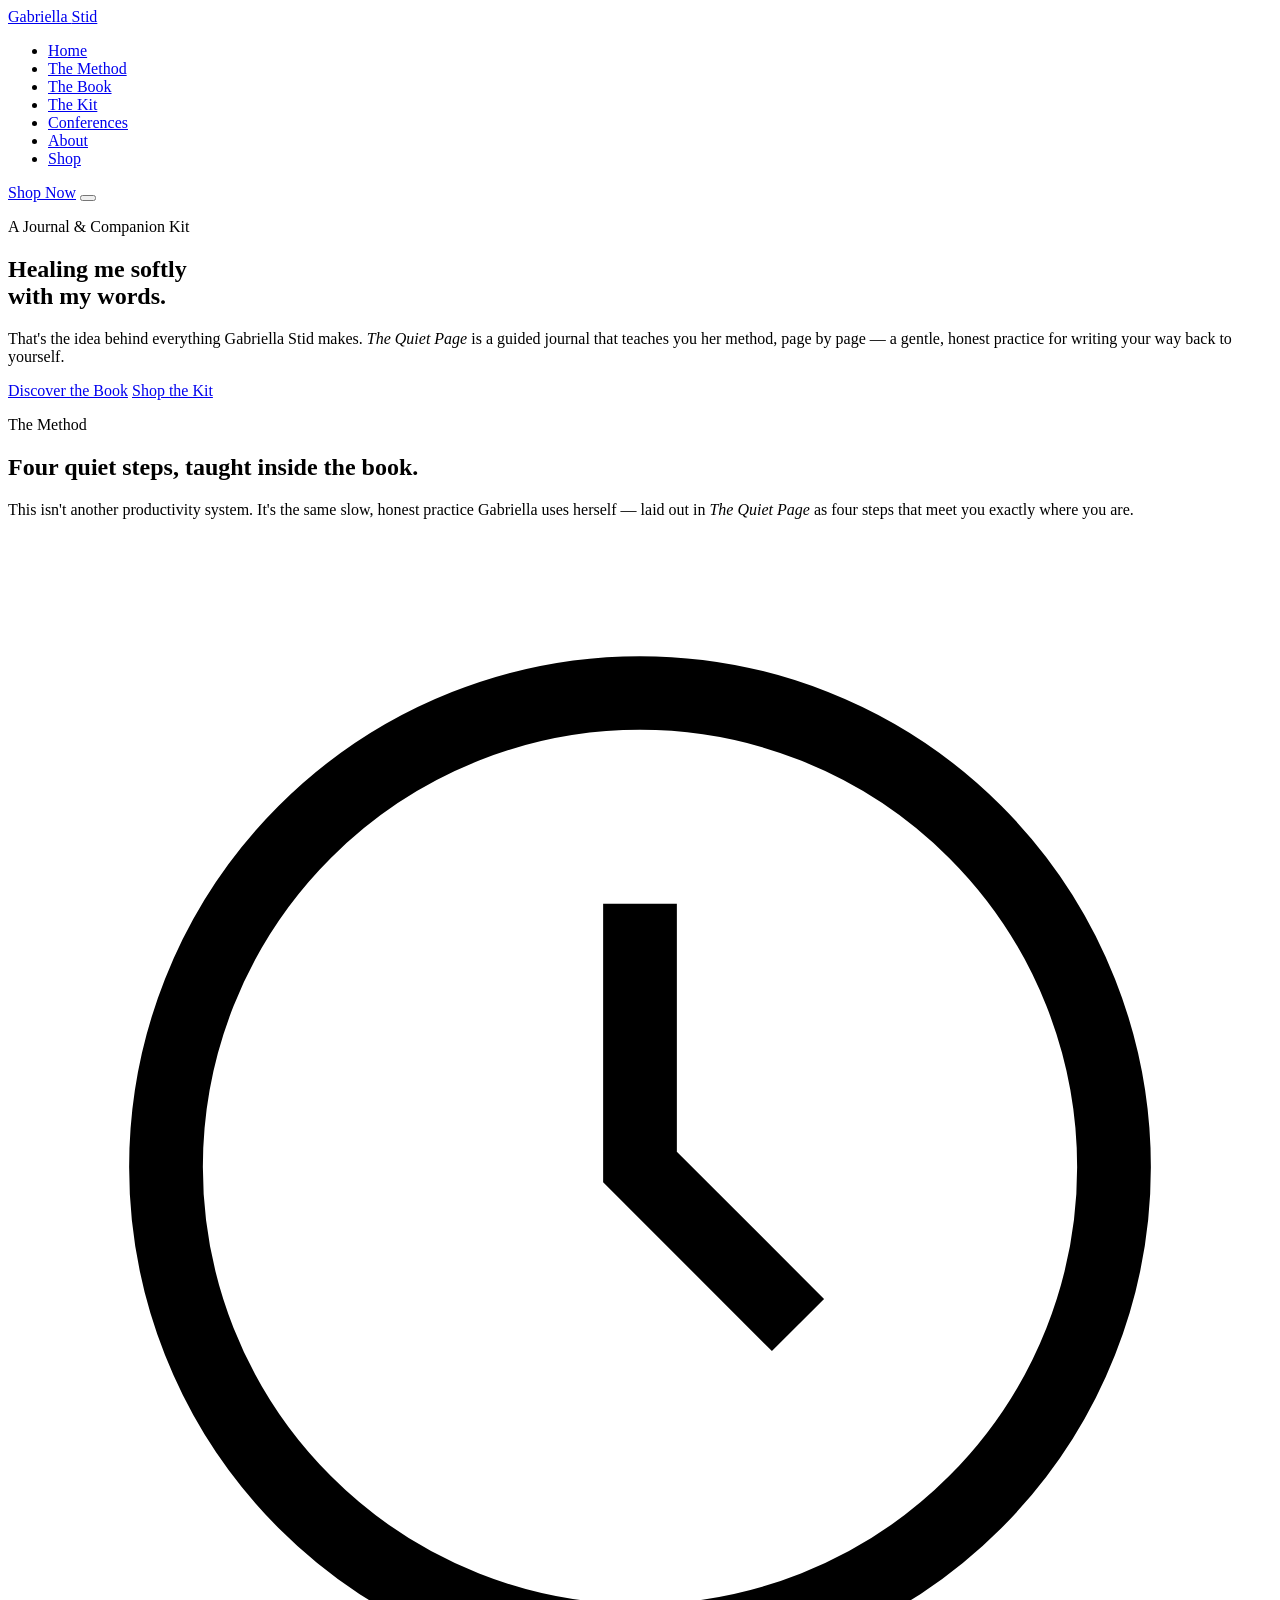
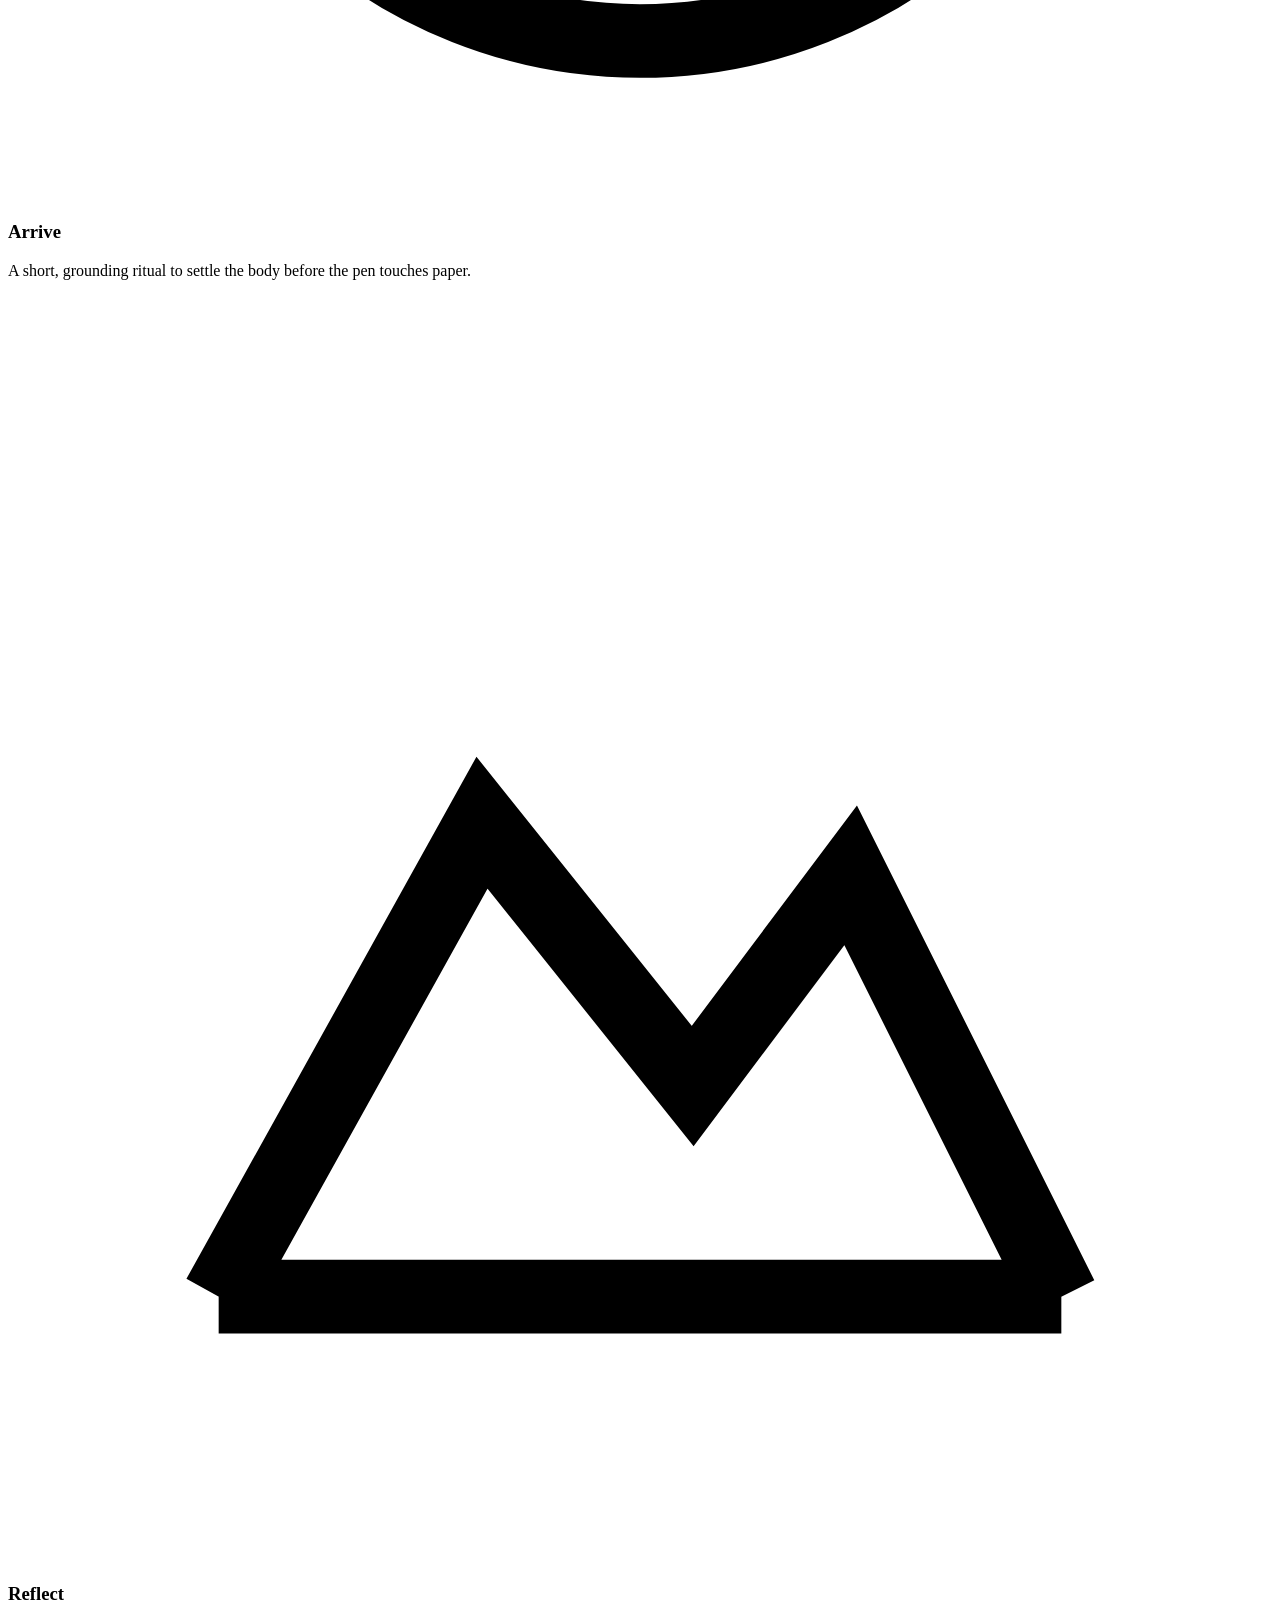
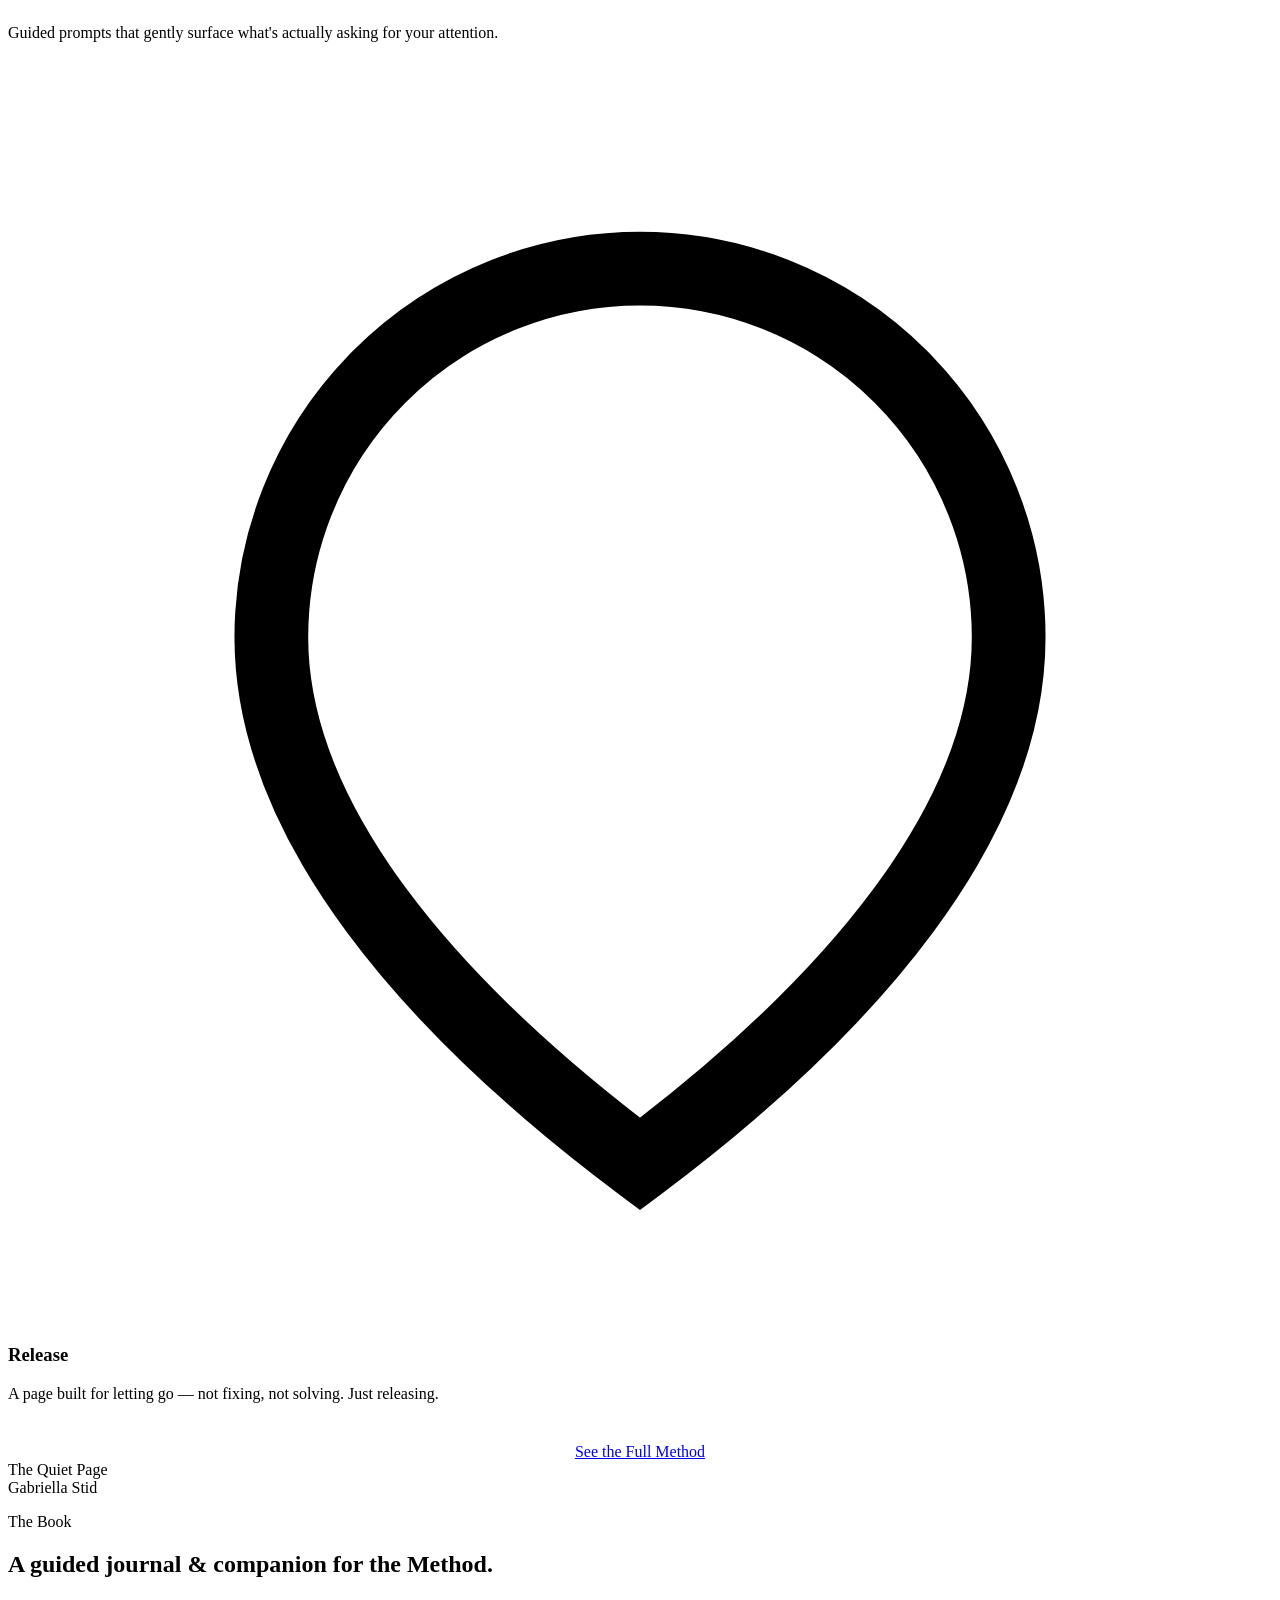
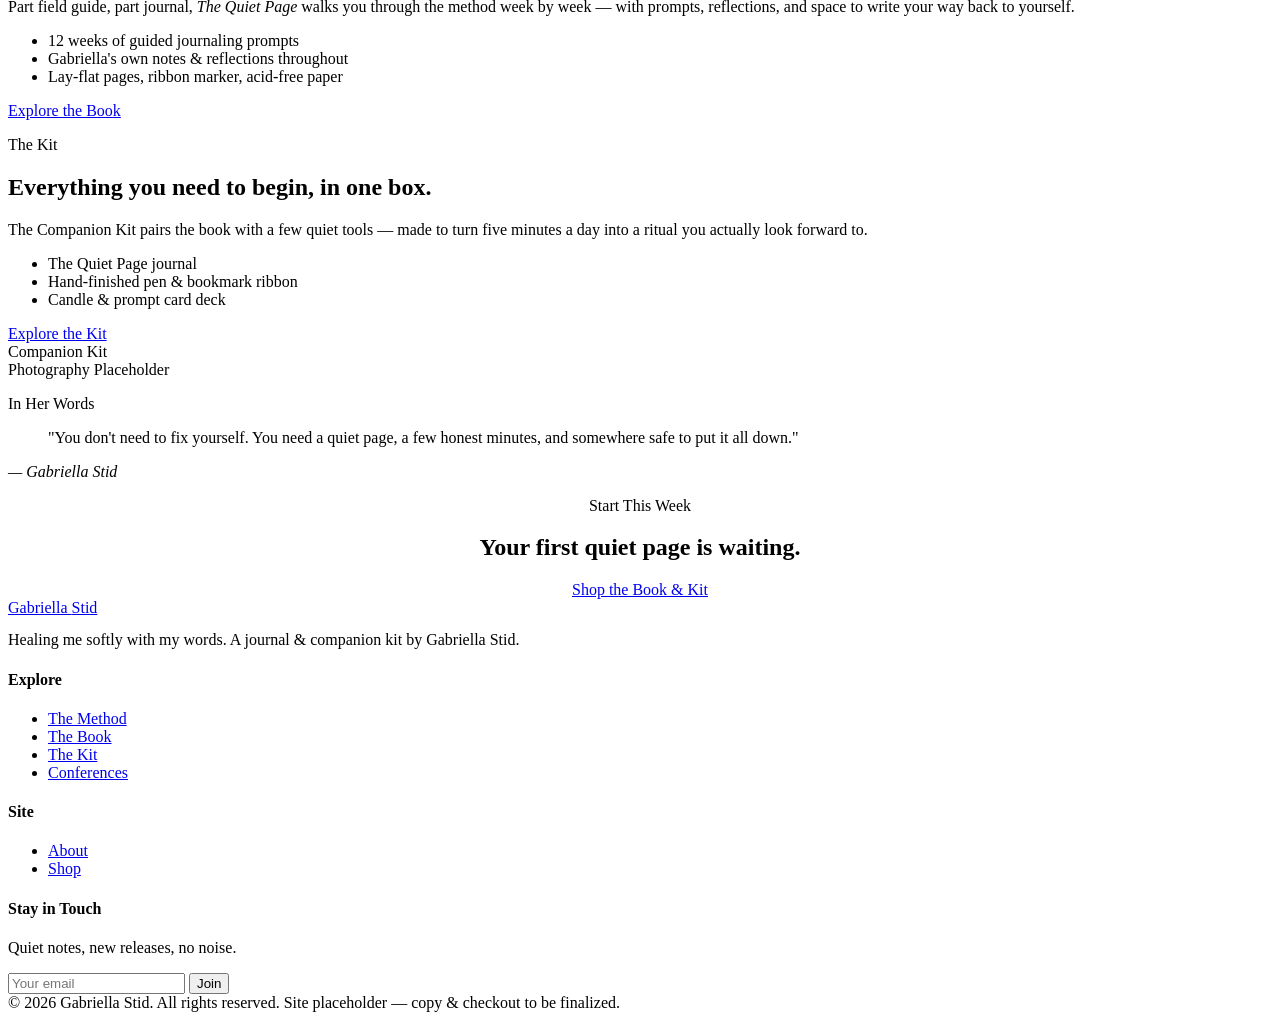
==== ce/index.html @ bd3aa56f "Create index.html" ====
<!DOCTYPE html>
<html lang="en">
<head>
<meta charset="UTF-8">
<meta name="viewport" content="width=device-width, initial-scale=1.0">
<title>Gabriella Stid — Healing Me Softly With My Words</title>
<meta name="description" content="Gabriella Stid's journaling book and companion kit — a gentle method, taught page by page, for healing yourself with your own words.">
<link rel="preconnect" href="https://fonts.googleapis.com">
<link href="https://fonts.googleapis.com/css2?family=Cormorant+Garamond:wght@500;600;700&family=Inter:wght@400;500;600;700&display=swap" rel="stylesheet">
<link rel="stylesheet" href="css/style.css">
</head>
<body>

<header class="site-header">
  <div class="nav-wrap">
    <a href="index.html" class="logo">Gabriella <span>Stid</span></a>
    <nav class="main-nav">
      <ul>
        <li><a href="index.html" class="active">Home</a></li>
        <li><a href="method.html">The Method</a></li>
        <li><a href="book.html">The Book</a></li>
        <li><a href="kit.html">The Kit</a></li>
        <li><a href="conferences.html">Conferences</a></li>
        <li><a href="about.html">About</a></li>
        <li><a href="shop.html">Shop</a></li>
      </ul>
    </nav>
    <div class="nav-cta">
      <a href="shop.html" class="btn btn-primary">Shop Now</a>
      <button class="menu-toggle" aria-label="Toggle menu"><span></span><span></span><span></span></button>
    </div>
  </div>
</header>

<section class="hero">
  <div class="container">
    <p class="eyebrow">A Journal &amp; Companion Kit</p>
    <h1>Healing me softly<br>with my words.</h1>
    <p class="lead">That's the idea behind everything Gabriella Stid makes. <em>The Quiet Page</em> is a guided journal that teaches you her method, page by page — a gentle, honest practice for writing your way back to yourself.</p>
    <div class="btn-row" style="justify-content:center;">
      <a href="book.html" class="btn btn-primary">Discover the Book</a>
      <a href="shop.html" class="btn btn-outline">Shop the Kit</a>
    </div>
  </div>
</section>

<section>
  <div class="container">
    <div class="section-head fade-in">
      <p class="eyebrow">The Method</p>
      <h2>Four quiet steps, taught inside the book.</h2>
      <p>This isn't another productivity system. It's the same slow, honest practice Gabriella uses herself — laid out in <em>The Quiet Page</em> as four steps that meet you exactly where you are.</p>
    </div>
    <div class="grid-3">
      <div class="card fade-in">
        <div class="icon">
          <svg viewBox="0 0 24 24" fill="none" stroke="currentColor" stroke-width="1.4"><circle cx="12" cy="12" r="9"/><path d="M12 7v5l3 3"/></svg>
        </div>
        <h3>Arrive</h3>
        <p>A short, grounding ritual to settle the body before the pen touches paper.</p>
      </div>
      <div class="card fade-in">
        <div class="icon">
          <svg viewBox="0 0 24 24" fill="none" stroke="currentColor" stroke-width="1.4"><path d="M4 19h16M4 19l5-9 4 5 3-4 4 8"/></svg>
        </div>
        <h3>Reflect</h3>
        <p>Guided prompts that gently surface what's actually asking for your attention.</p>
      </div>
      <div class="card fade-in">
        <div class="icon">
          <svg viewBox="0 0 24 24" fill="none" stroke="currentColor" stroke-width="1.4"><path d="M12 21c-4-3-7-6.5-7-10a7 7 0 0114 0c0 3.5-3 7-7 10z"/></svg>
        </div>
        <h3>Release</h3>
        <p>A page built for letting go — not fixing, not solving. Just releasing.</p>
      </div>
    </div>
    <div style="text-align:center; margin-top:40px;">
      <a href="method.html" class="btn btn-outline fade-in">See the Full Method</a>
    </div>
  </div>
</section>

<section class="alt">
  <div class="container">
    <div class="grid-2">
      <div class="ph-block cover fade-in">
        <div class="cover-inner">
          <div class="cover-title">The Quiet Page</div>
          <div class="cover-sub">Gabriella Stid</div>
        </div>
      </div>
      <div class="fade-in">
        <p class="eyebrow">The Book</p>
        <h2>A guided journal &amp; companion for the Method.</h2>
        <p>Part field guide, part journal, <em>The Quiet Page</em> walks you through the method week by week — with prompts, reflections, and space to write your way back to yourself.</p>
        <ul class="feature-list">
          <li>12 weeks of guided journaling prompts</li>
          <li>Gabriella's own notes &amp; reflections throughout</li>
          <li>Lay-flat pages, ribbon marker, acid-free paper</li>
        </ul>
        <a href="book.html" class="btn btn-primary">Explore the Book</a>
      </div>
    </div>
  </div>
</section>

<section>
  <div class="container">
    <div class="grid-2">
      <div class="fade-in">
        <p class="eyebrow">The Kit</p>
        <h2>Everything you need to begin, in one box.</h2>
        <p>The Companion Kit pairs the book with a few quiet tools — made to turn five minutes a day into a ritual you actually look forward to.</p>
        <ul class="feature-list">
          <li>The Quiet Page journal</li>
          <li>Hand-finished pen &amp; bookmark ribbon</li>
          <li>Candle &amp; prompt card deck</li>
        </ul>
        <a href="kit.html" class="btn btn-primary">Explore the Kit</a>
      </div>
      <div class="ph-block kit fade-in">
        <div class="ph-label">Companion Kit<br>Photography Placeholder</div>
      </div>
    </div>
  </div>
</section>

<section class="eggplant">
  <div class="container pull-quote fade-in">
    <p class="eyebrow" style="color:var(--gold-light)">In Her Words</p>
    <blockquote>"You don't need to fix yourself. You need a quiet page, a few honest minutes, and somewhere safe to put it all down."</blockquote>
    <cite>— Gabriella Stid</cite>
  </div>
</section>

<section class="cta-band">
  <div class="container fade-in" style="text-align:center;">
    <p class="eyebrow">Start This Week</p>
    <h2>Your first quiet page is waiting.</h2>
    <div class="ornament"></div>
    <div class="btn-row" style="justify-content:center;">
      <a href="shop.html" class="btn btn-primary">Shop the Book &amp; Kit</a>
    </div>
  </div>
</section>

<footer class="site-footer">
  <div class="container">
    <div class="footer-grid">
      <div>
        <a href="index.html" class="logo">Gabriella <span>Stid</span></a>
        <p style="margin-top:14px;">Healing me softly with my words. A journal &amp; companion kit by Gabriella Stid.</p>
      </div>
      <div>
        <h4>Explore</h4>
        <ul>
          <li><a href="method.html">The Method</a></li>
          <li><a href="book.html">The Book</a></li>
          <li><a href="kit.html">The Kit</a></li>
          <li><a href="conferences.html">Conferences</a></li>
        </ul>
      </div>
      <div>
        <h4>Site</h4>
        <ul>
          <li><a href="about.html">About</a></li>
          <li><a href="shop.html">Shop</a></li>
        </ul>
      </div>
      <div>
        <h4>Stay in Touch</h4>
        <p>Quiet notes, new releases, no noise.</p>
        <form class="footer-form">
          <input type="email" placeholder="Your email" required>
          <button type="submit">Join</button>
        </form>
      </div>
    </div>
    <div class="footer-bottom">
      <span>© 2026 Gabriella Stid. All rights reserved.</span>
      <span>Site placeholder — copy &amp; checkout to be finalized.</span>
    </div>
  </div>
</footer>

<script src="js/main.js"></script>
</body>
</html>
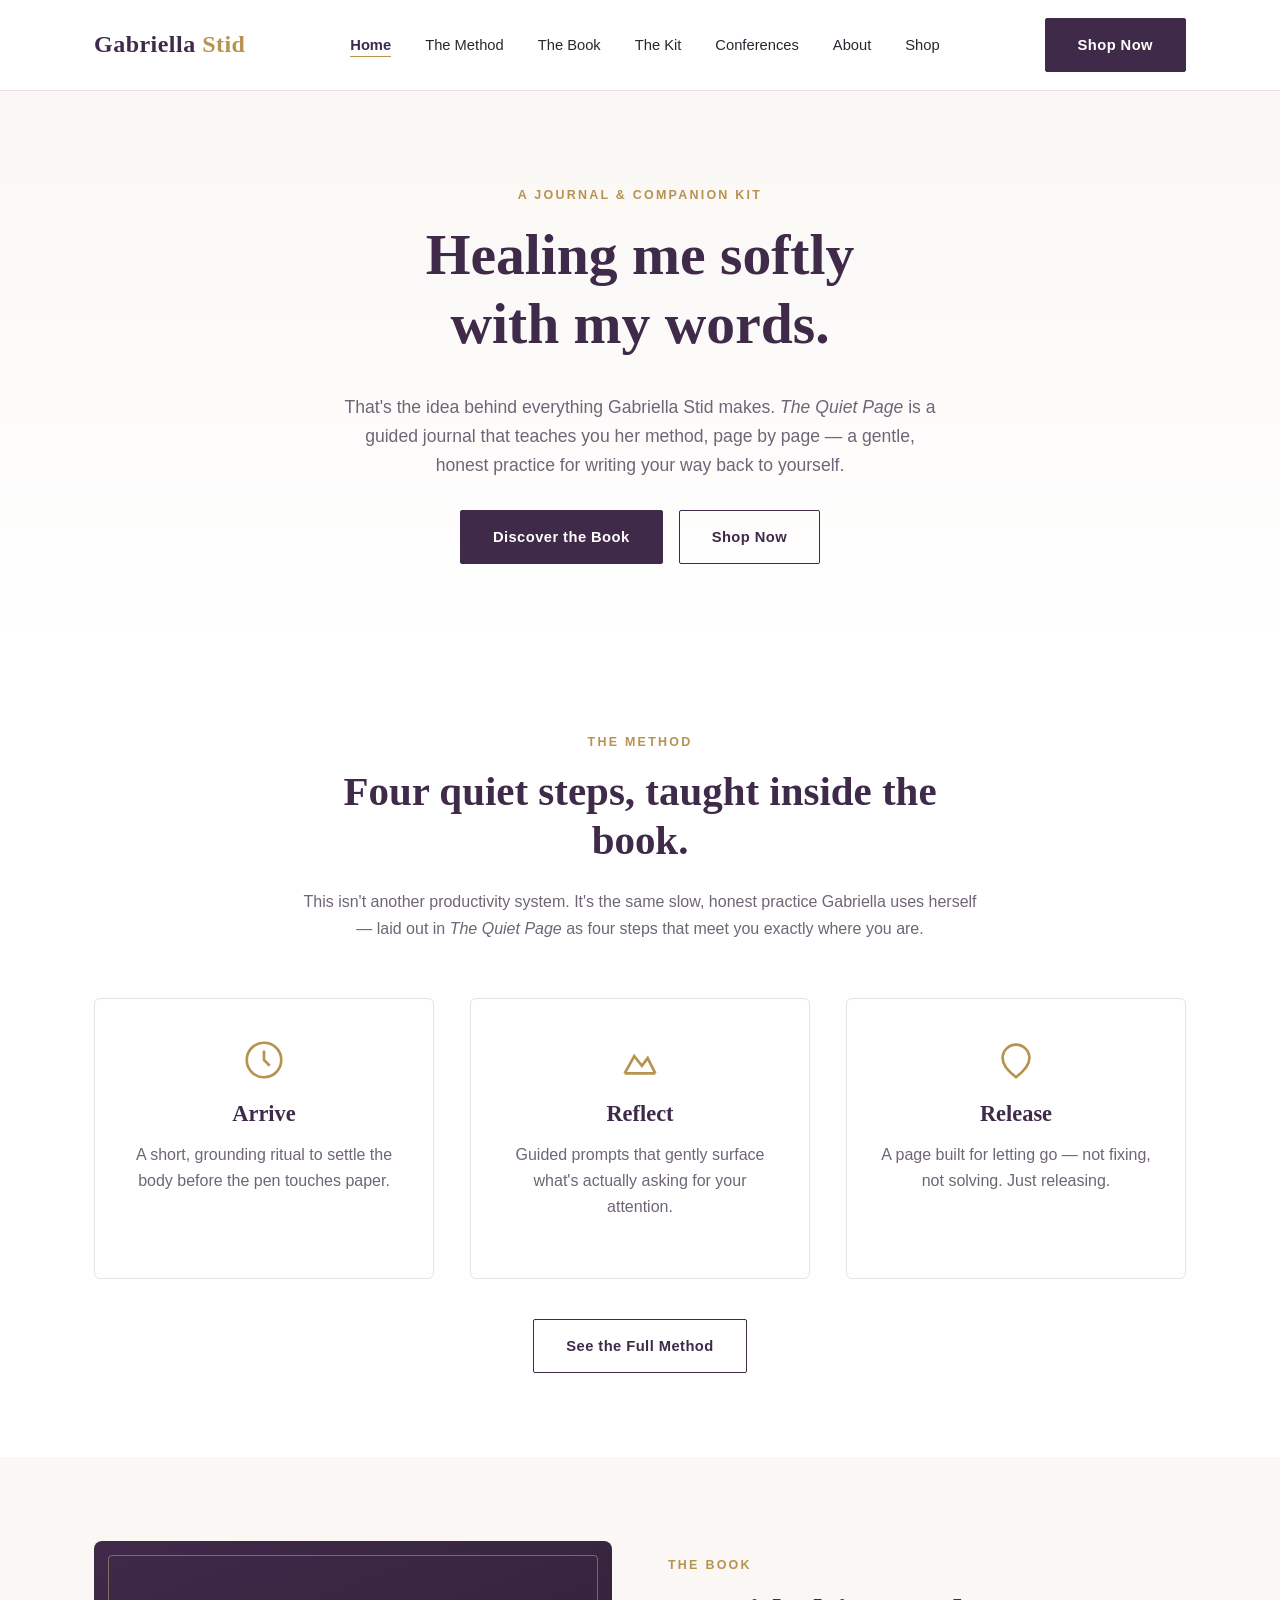
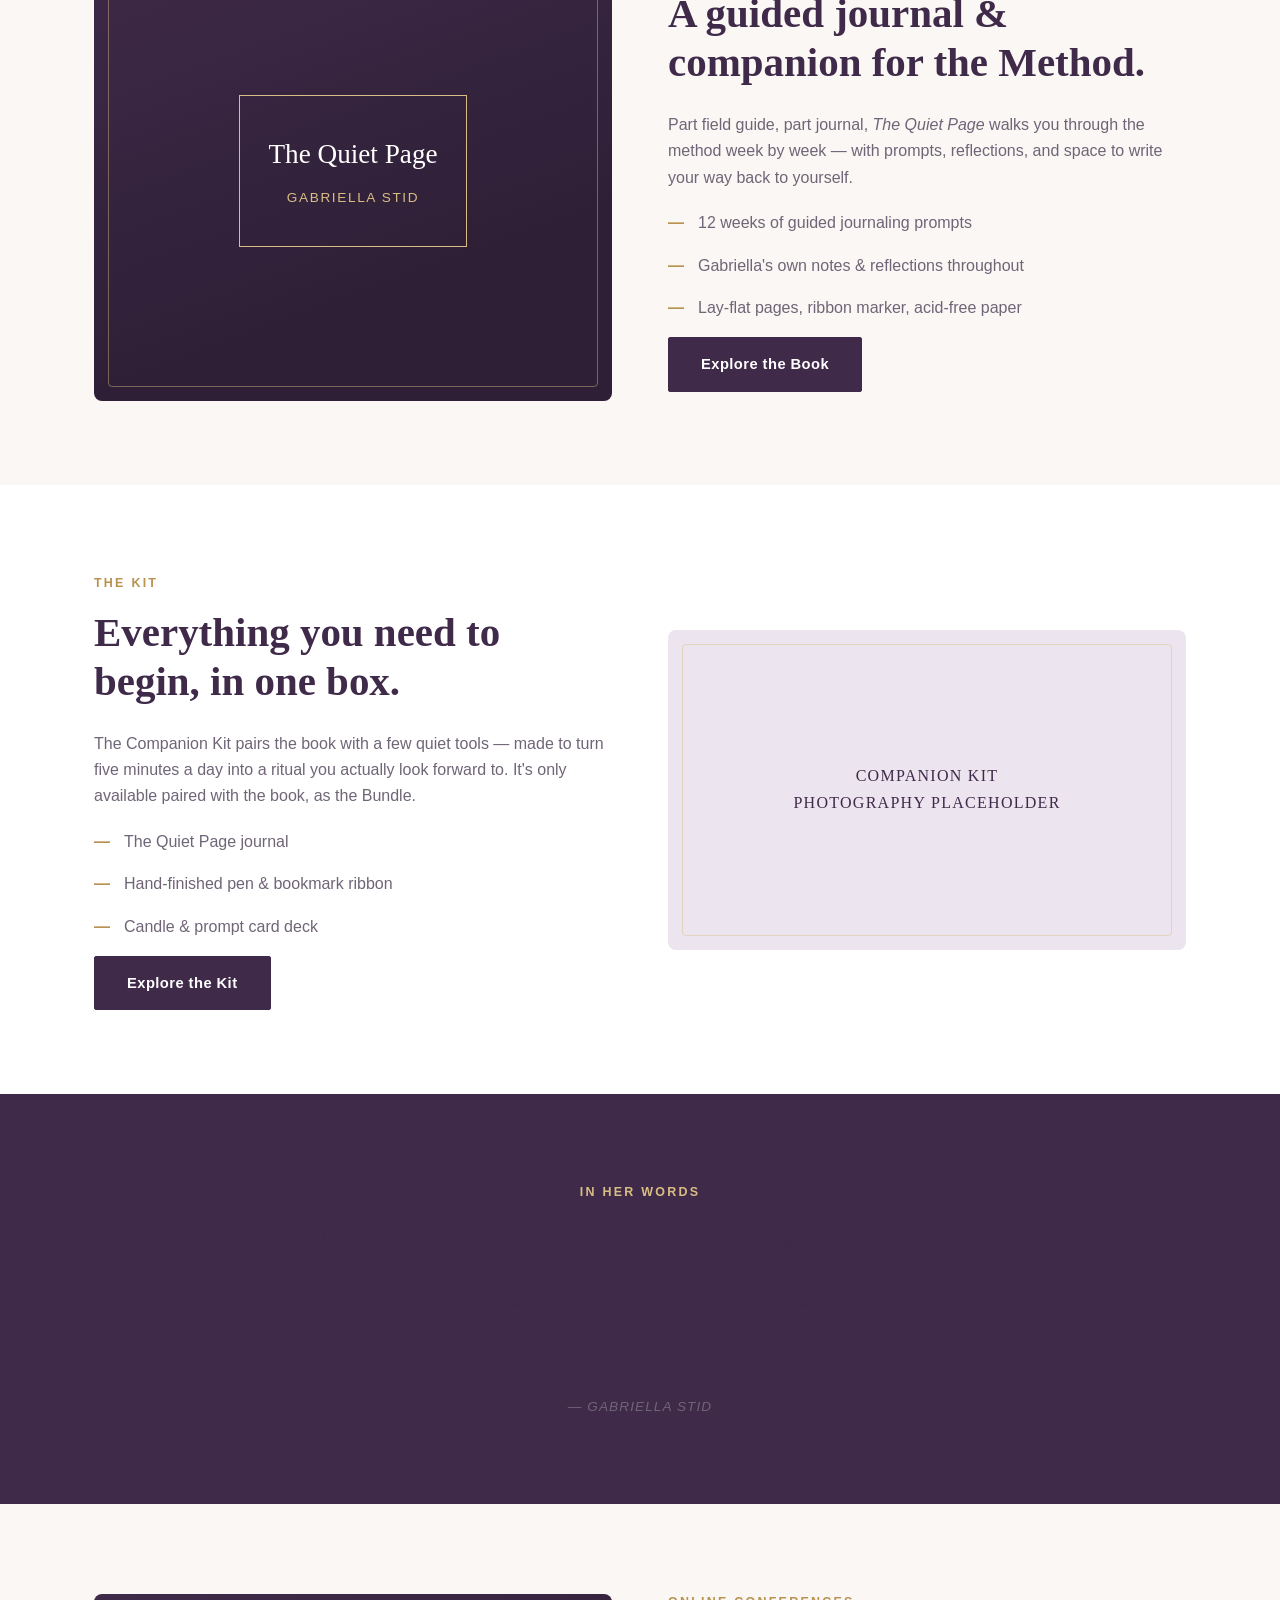
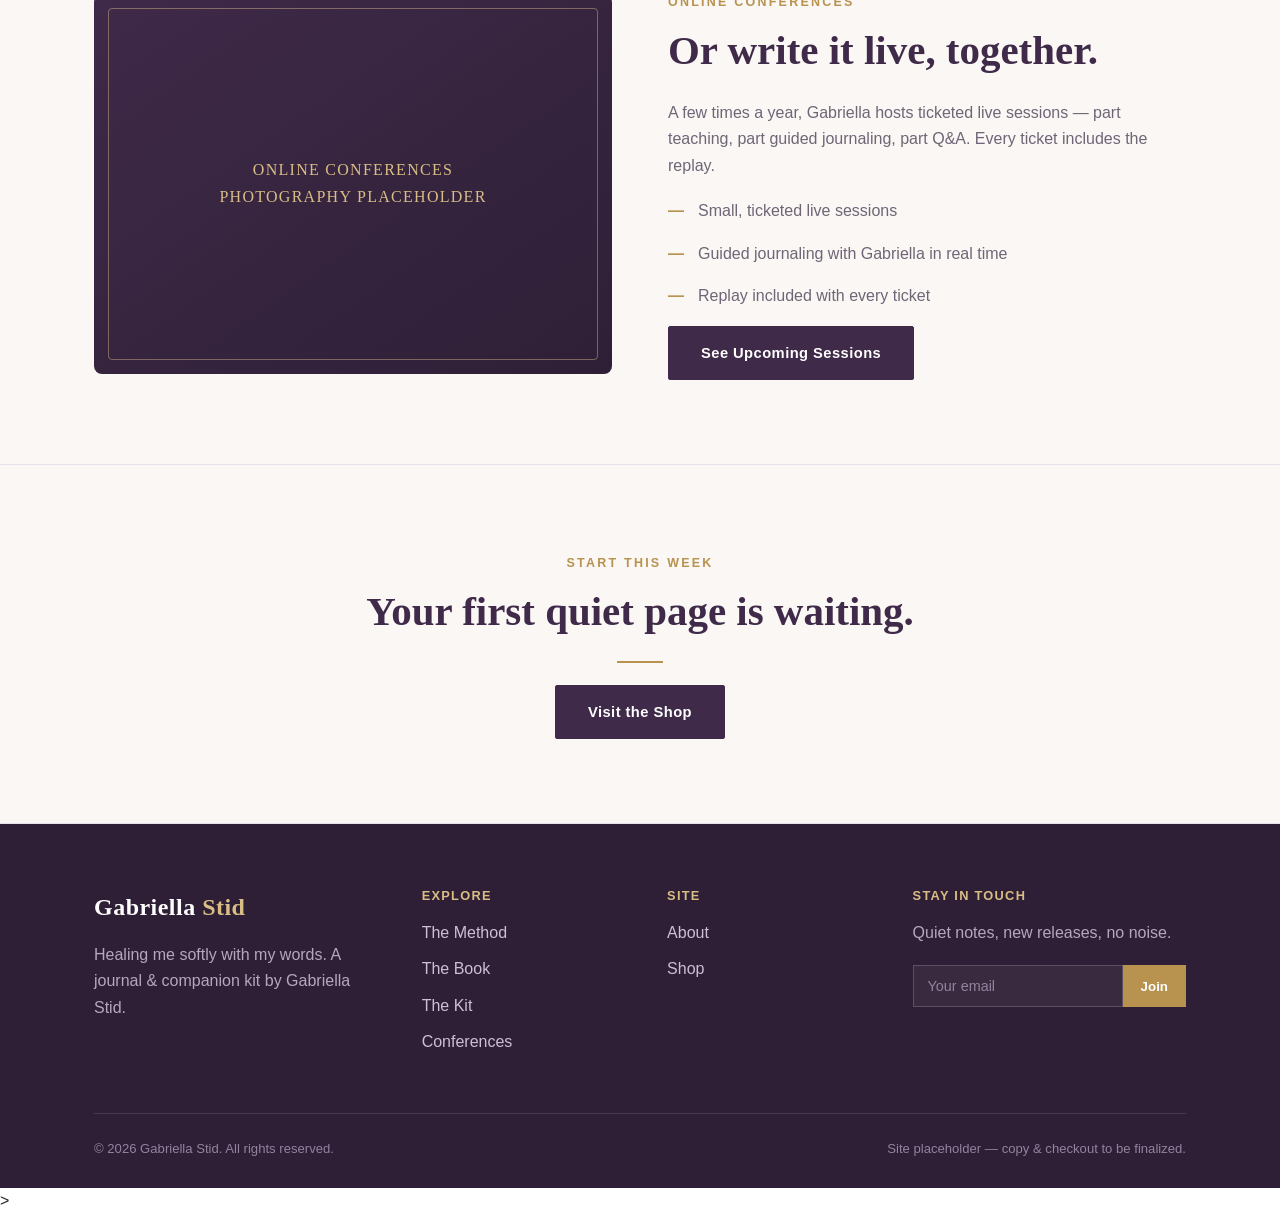
==== commit 5b5dbcd2: "Add files via upload" ====
--- a/ce/index.html
+++ b/ce/index.html
@@ -13,176 +13,198 @@
 
 <header class="site-header">
   <div class="nav-wrap">
-    <a href="index.html" class="logo">Gabriella <span>Stid</span></a>
-    <nav class="main-nav">
-      <ul>
-        <li><a href="index.html" class="active">Home</a></li>
-        <li><a href="method.html">The Method</a></li>
-        <li><a href="book.html">The Book</a></li>
-        <li><a href="kit.html">The Kit</a></li>
-        <li><a href="conferences.html">Conferences</a></li>
-        <li><a href="about.html">About</a></li>
-        <li><a href="shop.html">Shop</a></li>
-      </ul>
-    </nav>
-    <div class="nav-cta">
-      <a href="shop.html" class="btn btn-primary">Shop Now</a>
-      <button class="menu-toggle" aria-label="Toggle menu"><span></span><span></span><span></span></button>
-    </div>
-  </div>
-</header>
-
-<section class="hero">
-  <div class="container">
-    <p class="eyebrow">A Journal &amp; Companion Kit</p>
-    <h1>Healing me softly<br>with my words.</h1>
-    <p class="lead">That's the idea behind everything Gabriella Stid makes. <em>The Quiet Page</em> is a guided journal that teaches you her method, page by page — a gentle, honest practice for writing your way back to yourself.</p>
-    <div class="btn-row" style="justify-content:center;">
-      <a href="book.html" class="btn btn-primary">Discover the Book</a>
-      <a href="shop.html" class="btn btn-outline">Shop the Kit</a>
-    </div>
-  </div>
-</section>
-
-<section>
-  <div class="container">
-    <div class="section-head fade-in">
-      <p class="eyebrow">The Method</p>
-      <h2>Four quiet steps, taught inside the book.</h2>
-      <p>This isn't another productivity system. It's the same slow, honest practice Gabriella uses herself — laid out in <em>The Quiet Page</em> as four steps that meet you exactly where you are.</p>
-    </div>
-    <div class="grid-3">
-      <div class="card fade-in">
-        <div class="icon">
-          <svg viewBox="0 0 24 24" fill="none" stroke="currentColor" stroke-width="1.4"><circle cx="12" cy="12" r="9"/><path d="M12 7v5l3 3"/></svg>
-        </div>
-        <h3>Arrive</h3>
-        <p>A short, grounding ritual to settle the body before the pen touches paper.</p>
-      </div>
-      <div class="card fade-in">
-        <div class="icon">
-          <svg viewBox="0 0 24 24" fill="none" stroke="currentColor" stroke-width="1.4"><path d="M4 19h16M4 19l5-9 4 5 3-4 4 8"/></svg>
-        </div>
-        <h3>Reflect</h3>
-        <p>Guided prompts that gently surface what's actually asking for your attention.</p>
-      </div>
-      <div class="card fade-in">
-        <div class="icon">
-          <svg viewBox="0 0 24 24" fill="none" stroke="currentColor" stroke-width="1.4"><path d="M12 21c-4-3-7-6.5-7-10a7 7 0 0114 0c0 3.5-3 7-7 10z"/></svg>
-        </div>
-        <h3>Release</h3>
-        <p>A page built for letting go — not fixing, not solving. Just releasing.</p>
-      </div>
-    </div>
-    <div style="text-align:center; margin-top:40px;">
-      <a href="method.html" class="btn btn-outline fade-in">See the Full Method</a>
-    </div>
-  </div>
-</section>
-
-<section class="alt">
-  <div class="container">
-    <div class="grid-2">
-      <div class="ph-block cover fade-in">
-        <div class="cover-inner">
-          <div class="cover-title">The Quiet Page</div>
-          <div class="cover-sub">Gabriella Stid</div>
-        </div>
-      </div>
-      <div class="fade-in">
-        <p class="eyebrow">The Book</p>
-        <h2>A guided journal &amp; companion for the Method.</h2>
-        <p>Part field guide, part journal, <em>The Quiet Page</em> walks you through the method week by week — with prompts, reflections, and space to write your way back to yourself.</p>
-        <ul class="feature-list">
-          <li>12 weeks of guided journaling prompts</li>
-          <li>Gabriella's own notes &amp; reflections throughout</li>
-          <li>Lay-flat pages, ribbon marker, acid-free paper</li>
-        </ul>
-        <a href="book.html" class="btn btn-primary">Explore the Book</a>
-      </div>
-    </div>
-  </div>
-</section>
-
-<section>
-  <div class="container">
-    <div class="grid-2">
-      <div class="fade-in">
-        <p class="eyebrow">The Kit</p>
-        <h2>Everything you need to begin, in one box.</h2>
-        <p>The Companion Kit pairs the book with a few quiet tools — made to turn five minutes a day into a ritual you actually look forward to.</p>
-        <ul class="feature-list">
-          <li>The Quiet Page journal</li>
-          <li>Hand-finished pen &amp; bookmark ribbon</li>
-          <li>Candle &amp; prompt card deck</li>
-        </ul>
-        <a href="kit.html" class="btn btn-primary">Explore the Kit</a>
-      </div>
-      <div class="ph-block kit fade-in">
-        <div class="ph-label">Companion Kit<br>Photography Placeholder</div>
-      </div>
-    </div>
-  </div>
-</section>
-
-<section class="eggplant">
-  <div class="container pull-quote fade-in">
-    <p class="eyebrow" style="color:var(--gold-light)">In Her Words</p>
-    <blockquote>"You don't need to fix yourself. You need a quiet page, a few honest minutes, and somewhere safe to put it all down."</blockquote>
-    <cite>— Gabriella Stid</cite>
-  </div>
+      <a href="index.html" class="logo">Gabriella <span>Stid</span></a>
+          <nav class="main-nav">
+                <ul>
+                        <li><a href="index.html" class="active">Home</a></li>
+                                <li><a href="method.html">The Method</a></li>
+                                        <li><a href="book.html">The Book</a></li>
+                                                <li><a href="kit.html">The Kit</a></li>
+                                                        <li><a href="conferences.html">Conferences</a></li>
+                                                                <li><a href="about.html">About</a></li>
+                                                                        <li><a href="shop.html">Shop</a></li>
+                                                                              </ul>
+                                                                                  </nav>
+                                                                                      <div class="nav-cta">
+                                                                                            <a href="shop.html" class="btn btn-primary">Shop Now</a>
+                                                                                                  <button class="menu-toggle" aria-label="Toggle menu"><span></span><span></span><span></span></button>
+                                                                                                      </div>
+                                                                                                        </div>
+                                                                                                        </header>
+                                                                                                        
+                                                                                                        <section class="hero">
+                                                                                                          <div class="container">
+                                                                                                              <p class="eyebrow">A Journal &amp; Companion Kit</p>
+                                                                                                                  <h1>Healing me softly<br>with my words.</h1>
+                                                                                                                      <p class="lead">That's the idea behind everything Gabriella Stid makes. <em>The Quiet Page</em> is a guided journal that teaches you her method, page by page — a gentle, honest practice for writing your way back to yourself.</p>
+                                                                                                                          <div class="btn-row" style="justify-content:center;">
+                                                                                                                                <a href="book.html" class="btn btn-primary">Discover the Book</a>
+                                                                                                                                      <a href="shop.html" class="btn btn-outline">Shop Now</a>
+                                                                                                                                          </div>
+                                                                                                                                            </div>
+                                                                                                                                            </section>
+                                                                                                                                            
+                                                                                                                                            <section>
+                                                                                                                                              <div class="container">
+                                                                                                                                                  <div class="section-head fade-in">
+                                                                                                                                                        <p class="eyebrow">The Method</p>
+                                                                                                                                                              <h2>Four quiet steps, taught inside the book.</h2>
+                                                                                                                                                                    <p>This isn't another productivity system. It's the same slow, honest practice Gabriella uses herself — laid out in <em>The Quiet Page</em> as four steps that meet you exactly where you are.</p>
+                                                                                                                                                                        </div>
+                                                                                                                                                                            <div class="grid-3">
+                                                                                                                                                                                  <div class="card fade-in">
+                                                                                                                                                                                          <div class="icon">
+                                                                                                                                                                                                    <svg viewBox="0 0 24 24" fill="none" stroke="currentColor" stroke-width="1.4"><circle cx="12" cy="12" r="9"/><path d="M12 7v5l3 3"/></svg>
+                                                                                                                                                                                                            </div>
+                                                                                                                                                                                                                    <h3>Arrive</h3>
+                                                                                                                                                                                                                            <p>A short, grounding ritual to settle the body before the pen touches paper.</p>
+                                                                                                                                                                                                                                  </div>
+                                                                                                                                                                                                                                        <div class="card fade-in">
+                                                                                                                                                                                                                                                <div class="icon">
+                                                                                                                                                                                                                                                          <svg viewBox="0 0 24 24" fill="none" stroke="currentColor" stroke-width="1.4"><path d="M4 19h16M4 19l5-9 4 5 3-4 4 8"/></svg>
+                                                                                                                                                                                                                                                                  </div>
+                                                                                                                                                                                                                                                                          <h3>Reflect</h3>
+                                                                                                                                                                                                                                                                                  <p>Guided prompts that gently surface what's actually asking for your attention.</p>
+                                                                                                                                                                                                                                                                                        </div>
+                                                                                                                                                                                                                                                                                              <div class="card fade-in">
+                                                                                                                                                                                                                                                                                                      <div class="icon">
+                                                                                                                                                                                                                                                                                                                <svg viewBox="0 0 24 24" fill="none" stroke="currentColor" stroke-width="1.4"><path d="M12 21c-4-3-7-6.5-7-10a7 7 0 0114 0c0 3.5-3 7-7 10z"/></svg>
+                                                                                                                                                                                                                                                                                                                        </div>
+                                                                                                                                                                                                                                                                                                                                <h3>Release</h3>
+                                                                                                                                                                                                                                                                                                                                        <p>A page built for letting go — not fixing, not solving. Just releasing.</p>
+                                                                                                                                                                                                                                                                                                                                              </div>
+                                                                                                                                                                                                                                                                                                                                                  </div>
+                                                                                                                                                                                                                                                                                                                                                      <div style="text-align:center; margin-top:40px;">
+                                                                                                                                                                                                                                                                                                                                                            <a href="method.html" class="btn btn-outline fade-in">See the Full Method</a>
+                                                                                                                                                                                                                                                                                                                                                                </div>
+                                                                                                                                                                                                                                                                                                                                                                  </div>
+                                                                                                                                                                                                                                                                                                                                                                  </section>
+                                                                                                                                                                                                                                                                                                                                                                  
+                                                                                                                                                                                                                                                                                                                                                                  <section class="alt">
+                                                                                                                                                                                                                                                                                                                                                                    <div class="container">
+                                                                                                                                                                                                                                                                                                                                                                        <div class="grid-2">
+                                                                                                                                                                                                                                                                                                                                                                              <div class="ph-block cover fade-in">
+                                                                                                                                                                                                                                                                                                                                                                                      <div class="cover-inner">
+                                                                                                                                                                                                                                                                                                                                                                                                <div class="cover-title">The Quiet Page</div>
+                                                                                                                                                                                                                                                                                                                                                                                                          <div class="cover-sub">Gabriella Stid</div>
+                                                                                                                                                                                                                                                                                                                                                                                                                  </div>
+                                                                                                                                                                                                                                                                                                                                                                                                                        </div>
+                                                                                                                                                                                                                                                                                                                                                                                                                              <div class="fade-in">
+                                                                                                                                                                                                                                                                                                                                                                                                                                      <p class="eyebrow">The Book</p>
+                                                                                                                                                                                                                                                                                                                                                                                                                                              <h2>A guided journal &amp; companion for the Method.</h2>
+                                                                                                                                                                                                                                                                                                                                                                                                                                                      <p>Part field guide, part journal, <em>The Quiet Page</em> walks you through the method week by week — with prompts, reflections, and space to write your way back to yourself.</p>
+                                                                                                                                                                                                                                                                                                                                                                                                                                                              <ul class="feature-list">
+                                                                                                                                                                                                                                                                                                                                                                                                                                                                        <li>12 weeks of guided journaling prompts</li>
+                                                                                                                                                                                                                                                                                                                                                                                                                                                                                  <li>Gabriella's own notes &amp; reflections throughout</li>
+                                                                                                                                                                                                                                                                                                                                                                                                                                                                                            <li>Lay-flat pages, ribbon marker, acid-free paper</li>
+                                                                                                                                                                                                                                                                                                                                                                                                                                                                                                    </ul>
+                                                                                                                                                                                                                                                                                                                                                                                                                                                                                                            <a href="book.html" class="btn btn-primary">Explore the Book</a>
+                                                                                                                                                                                                                                                                                                                                                                                                                                                                                                                  </div>
+                                                                                                                                                                                                                                                                                                                                                                                                                                                                                                                      </div>
+                                                                                                                                                                                                                                                                                                                                                                                                                                                                                                                        </div>
+                                                                                                                                                                                                                                                                                                                                                                                                                                                                                                                        </section>
+                                                                                                                                                                                                                                                                                                                                                                                                                                                                                                                        
+                                                                                                                                                                                                                                                                                                                                                                                                                                                                                                                        <section>
+                                                                                                                                                                                                                                                                                                                                                                                                                                                                                                                          <div class="container">
+                                                                                                                                                                                                                                                                                                                                                                                                                                                                                                                              <div class="grid-2">
+                                                                                                                                                                                                                                                                                                                                                                                                                                                                                                                                    <div class="fade-in">
+                                                                                                                                                                                                                                                                                                                                                                                                                                                                                                                                            <p class="eyebrow">The Kit</p>
+                                                                                                                                                                                                                                                                                                                                                                                                                                                                                                                                                    <h2>Everything you need to begin, in one box.</h2>
+                                                                                                                                                                                                                                                                                                                                                                                                                                                                                                                                                            <p>The Companion Kit pairs the book with a few quiet tools — made to turn five minutes a day into a ritual you actually look forward to. It's only available paired with the book, as the Bundle.</p>
+                                                                                                                                                                                                                                                                                                                                                                                                                                                                                                                                                                    <ul class="feature-list">
+                                                                                                                                                                                                                                                                                                                                                                                                                                                                                                                                                                              <li>The Quiet Page journal</li>
+                                                                                                                                                                                                                                                                                                                                                                                                                                                                                                                                                                                        <li>Hand-finished pen &amp; bookmark ribbon</li>
+                                                                                                                                                                                                                                                                                                                                                                                                                                                                                                                                                                                                  <li>Candle &amp; prompt card deck</li>
+                                                                                                                                                                                                                                                                                                                                                                                                                                                                                                                                                                                                          </ul>
+                                                                                                                                                                                                                                                                                                                                                                                                                                                                                                                                                                                                                  <a href="kit.html" class="btn btn-primary">Explore the Kit</a>
+                                                                                                                                                                                                                                                                                                                                                                                                                                                                                                                                                                                                                        </div>
+                                                                                                                                                                                                                                                                                                                                                                                                                                                                                                                                                                                                                              <div class="ph-block kit fade-in">
+                                                                                                                                                                                                                                                                                                                                                                                                                                                                                                                                                                                                                                      <div class="ph-label">Companion Kit<br>Photography Placeholder</div>
+                                                                                                                                                                                                                                                                                                                                                                                                                                                                                                                                                                                                                                            </div>
+                                                                                                                                                                                                                                                                                                                                                                                                                                                                                                                                                                                                                                                </div>
+                                                                                                                                                                                                                                                                                                                                                                                                                                                                                                                                                                                                                                                  </div>
+                                                                                                                                                                                                                                                                                                                                                                                                                                                                                                                                                                                                                                                  </section>
+                                                                                                                                                                                                                                                                                                                                                                                                                                                                                                                                                                                                                                                  
+                                                                                                                                                                                                                                                                                                                                                                                                                                                                                                                                                                                                                                                  <section class="eggplant">
+                                                                                                                                                                                                                                                                                                                                                                                                                                                                                                                                                                                                                                                    <div class="container pull-quote fade-in">
+                                                                                                                                                                                                                                                                                                                                                                                                                                                                                                                                                                                                                                                        <p class="eyebrow" style="color:var(--gold-light)">In Her Words</p>
+                                                                                                                                                                                                                                                                                                                                                                                                                                                                                                                                                                                                                                                            <blockquote>"You don't need to fix yourself. You need a quiet page, a few honest minutes, and somewhere safe to put it all down."</blockquote>
+                                                                                                                                                                                                                                                                                                                                                                                                                                                                                                                                                                                                                                                                <cite>— Gabriella Stid</cite>
+                                                                                                                                                                                                                                                                                                                                                                                                                                                                                                                                                                                                                                                                  </div>
+                                                                                                                                                                                                                                                                                                                                                                                                                                                                                                                                                                                                                                                                  </section>
+                                                                                                                                                                                                                                                                                                                                                                                                                                                                                                                                                                                                                                                                  
+                                                                                                                                                                                                                                                                                                                                                                                                                                                                                                                                                                                                                                                                  <section class="alt">
+<div class="container">
+<div class="grid-2">
+<div class="ph-block fade-in">
+<div class="ph-label">Online Conferences<br>Photography Placeholder</div>
+</div>
+<div class="fade-in">
+<p class="eyebrow">Online Conferences</p>
+<h2>Or write it live, together.</h2>
+<p>A few times a year, Gabriella hosts ticketed live sessions — part teaching, part guided journaling, part Q&amp;A. Every ticket includes the replay.</p>
+<ul class="feature-list">
+<li>Small, ticketed live sessions</li>
+<li>Guided journaling with Gabriella in real time</li>
+<li>Replay included with every ticket</li>
+</ul>
+<a href="conferences.html" class="btn btn-primary">See Upcoming Sessions</a>
+</div>
+</div>
+</div>
 </section>
 
 <section class="cta-band">
-  <div class="container fade-in" style="text-align:center;">
-    <p class="eyebrow">Start This Week</p>
-    <h2>Your first quiet page is waiting.</h2>
-    <div class="ornament"></div>
-    <div class="btn-row" style="justify-content:center;">
-      <a href="shop.html" class="btn btn-primary">Shop the Book &amp; Kit</a>
-    </div>
-  </div>
-</section>
-
-<footer class="site-footer">
-  <div class="container">
-    <div class="footer-grid">
-      <div>
-        <a href="index.html" class="logo">Gabriella <span>Stid</span></a>
-        <p style="margin-top:14px;">Healing me softly with my words. A journal &amp; companion kit by Gabriella Stid.</p>
-      </div>
-      <div>
-        <h4>Explore</h4>
-        <ul>
-          <li><a href="method.html">The Method</a></li>
-          <li><a href="book.html">The Book</a></li>
-          <li><a href="kit.html">The Kit</a></li>
-          <li><a href="conferences.html">Conferences</a></li>
-        </ul>
-      </div>
-      <div>
-        <h4>Site</h4>
-        <ul>
-          <li><a href="about.html">About</a></li>
-          <li><a href="shop.html">Shop</a></li>
-        </ul>
-      </div>
-      <div>
-        <h4>Stay in Touch</h4>
-        <p>Quiet notes, new releases, no noise.</p>
-        <form class="footer-form">
-          <input type="email" placeholder="Your email" required>
-          <button type="submit">Join</button>
-        </form>
-      </div>
-    </div>
-    <div class="footer-bottom">
-      <span>© 2026 Gabriella Stid. All rights reserved.</span>
-      <span>Site placeholder — copy &amp; checkout to be finalized.</span>
-    </div>
-  </div>
-</footer>
-
-<script src="js/main.js"></script>
-</body>
-</html>
+                                                                                                                                                                                                                                                                                                                                                                                                                                                                                                                                                                                                                                                                    <div class="container fade-in" style="text-align:center;">
+                                                                                                                                                                                                                                                                                                                                                                                                                                                                                                                                                                                                                                                                        <p class="eyebrow">Start This Week</p>
+                                                                                                                                                                                                                                                                                                                                                                                                                                                                                                                                                                                                                                                                            <h2>Your first quiet page is waiting.</h2>
+                                                                                                                                                                                                                                                                                                                                                                                                                                                                                                                                                                                                                                                                                <div class="ornament"></div>
+                                                                                                                                                                                                                                                                                                                                                                                                                                                                                                                                                                                                                                                                                    <div class="btn-row" style="justify-content:center;">
+                                                                                                                                                                                                                                                                                                                                                                                                                                                                                                                                                                                                                                                                                          <a href="shop.html" class="btn btn-primary">Visit the Shop</a>
+                                                                                                                                                                                                                                                                                                                                                                                                                                                                                                                                                                                                                                                                                              </div>
+                                                                                                                                                                                                                                                                                                                                                                                                                                                                                                                                                                                                                                                                                                </div>
+                                                                                                                                                                                                                                                                                                                                                                                                                                                                                                                                                                                                                                                                                                </section>
+                                                                                                                                                                                                                                                                                                                                                                                                                                                                                                                                                                                                                                                                                                
+                                                                                                                                                                                                                                                                                                                                                                                                                                                                                                                                                                                                                                                                                                <footer class="site-footer">
+                                                                                                                                                                                                                                                                                                                                                                                                                                                                                                                                                                                                                                                                                                  <div class="container">
+                                                                                                                                                                                                                                                                                                                                                                                                                                                                                                                                                                                                                                                                                                      <div class="footer-grid">
+                                                                                                                                                                                                                                                                                                                                                                                                                                                                                                                                                                                                                                                                                                            <div>
+                                                                                                                                                                                                                                                                                                                                                                                                                                                                                                                                                                                                                                                                                                                    <a href="index.html" class="logo">Gabriella <span>Stid</span></a>
+                                                                                                                                                                                                                                                                                                                                                                                                                                                                                                                                                                                                                                                                                                                            <p style="margin-top:14px;">Healing me softly with my words. A journal &amp; companion kit by Gabriella Stid.</p>
+                                                                                                                                                                                                                                                                                                                                                                                                                                                                                                                                                                                                                                                                                                                                  </div>
+                                                                                                                                                                                                                                                                                                                                                                                                                                                                                                                                                                                                                                                                                                                                        <div>
+                                                                                                                                                                                                                                                                                                                                                                                                                                                                                                                                                                                                                                                                                                                                                <h4>Explore</h4>
+                                                                                                                                                                                                                                                                                                                                                                                                                                                                                                                                                                                                                                                                                                                                                        <ul>
+                                                                                                                                                                                                                                                                                                                                                                                                                                                                                                                                                                                                                                                                                                                                                                  <li><a href="method.html">The Method</a></li>
+                                                                                                                                                                                                                                                                                                                                                                                                                                                                                                                                                                                                                                                                                                                                                                            <li><a href="book.html">The Book</a></li>
+                                                                                                                                                                                                                                                                                                                                                                                                                                                                                                                                                                                                                                                                                                                                                                                      <li><a href="kit.html">The Kit</a></li>
+                                                                                                                                                                                                                                                                                                                                                                                                                                                                                                                                                                                                                                                                                                                                                                                                <li><a href="conferences.html">Conferences</a></li>
+                                                                                                                                                                                                                                                                                                                                                                                                                                                                                                                                                                                                                                                                                                                                                                                                        </ul>
+                                                                                                                                                                                                                                                                                                                                                                                                                                                                                                                                                                                                                                                                                                                                                                                                              </div>
+                                                                                                                                                                                                                                                                                                                                                                                                                                                                                                                                                                                                                                                                                                                                                                                                                    <div>
+                                                                                                                                                                                                                                                                                                                                                                                                                                                                                                                                                                                                                                                                                                                                                                                                                            <h4>Site</h4>
+                                                                                                                                                                                                                                                                                                                                                                                                                                                                                                                                                                                                                                                                                                                                                                                                                                    <ul>
+                                                                                                                                                                                                                                                                                                                                                                                                                                                                                                                                                                                                                                                                                                                                                                                                                                              <li><a href="about.html">About</a></li>
+                                                                                                                                                                                                                                                                                                                                                                                                                                                                                                                                                                                                                                                                                                                                                                                                                                                        <li><a href="shop.html">Shop</a></li>
+                                                                                                                                                                                                                                                                                                                                                                                                                                                                                                                                                                                                                                                                                                                                                                                                                                                                </ul>
+                                                                                                                                                                                                                                                                                                                                                                                                                                                                                                                                                                                                                                                                                                                                                                                                                                                                      </div>
+                                                                                                                                                                                                                                                                                                                                                                                                                                                                                                                                                                                                                                                                                                                                                                                                                                                                            <div>
+                                                                                                                                                                                                                                                                                                                                                                                                                                                                                                                                                                                                                                                                                                                                                                                                                                                                                    <h4>Stay in Touch</h4>
+                                                                                                                                                                                                                                                                                                                                                                                                                                                                                                                                                                                                                                                                                                                                                                                                                                                                                            <p>Quiet notes, new releases, no noise.</p>
+                                                                                                                                                                                                                                                                                                                                                                                                                                                                                                                                                                                                                                                                                                                                                                                                                                                                                                    <form class="footer-form">
+                                                                                                                                                                                                                                                                                                                                                                                                                                                                                                                                                                                                                                                                                                                                                                                                                                                                                                              <input type="email" placeholder="Your email" required>
+                                                                                                                                                                                                                                                                                                                                                                                                                                                                                                                                                                                                                                                                                                                                                                                                                                                                                                                        <button type="submit">Join</button>
+                                                                                                                                                                                                                                                                                                                                                                                                                                                                                                                                                                                                                                                                                                                                                                                                                                                                                                                                </form>
+                                                                                                                                                                                                                                                                                                                                                                                                                                                                                                                                                                                                                                                                                                                                                                                                                                                                                                                                      </div>
+                                                                                                                                                                                                                                                                                                                                                                                                                                                                                                                                                                                                                                                                                                                                                                                                                                                                                                                                          </div>
+                                                                                                                                                                                                                                                                                                                                                                                                                                                                                                                                                                                                                                                                                                                                                                                                                                                                                                                                              <div class="footer-bottom">
+                                                                                                                                                                                                                                                                                                                                                                                                                                                                                                                                                                                                                                                                                                                                                                                                                                                                                                                                                    <span>© 2026 Gabriella Stid. All rights reserved.</span>
+                                                                                                                                                                                                                                                                                                                                                                                                                                                                                                                                                                                                                                                                                                                                                                                                                                                                                                                                                          <span>Site placeholder — copy &amp; checkout to be finalized.</span>
+                                                                                                                                                                                                                                                                                                                                                                                                                                                                                                                                                                                                                                                                                                                                                                                                                                                                                                                                                              </div>
+                                                                                                                                                                                                                                                                                                                                                                                                                                                                                                                                                                                                                                                                                                                                                                                                                                                                                                                                                                </div>
+                                                                                                                                                                                                                                                                                                                                                                                                                                                                                                                                                                                                                                                                                                                                                                                                                                                                                                                                                                </footer>
+                                                                                                                                                                                                                                                                                                                                                                                                                                                                                                                                                                                                                                                                                                                                                                                                                                                                                                                                                                
+                                                                                                                                                                                                                                                                                                                                                                                                                                                                                                                                                                                                                                                                                                                                                                                                                                                                                                                                                                <script src="js/main.js"></script>
+                                                                                                                                                                                                                                                                                                                                                                                                                                                                                                                                                                                                                                                                                                                                                                                                                                                                                                                                                                </body>
+                                                                                                                                                                                                                                                                                                                                                                                                                                                                                                                                                                                                                                                                                                                                                                                                                                                                                                                                                                </html>
+                                                                                                                                                                                                                                                                                                                                                                                                                                                                                                                                                                                                                                                                                                                                                                                                                                                                                                                                                                >
--- a/ce/css/style.css
+++ b/ce/css/style.css
@@ -0,0 +1,572 @@
+/* ---------------------------------------------------
+   Gabrielle Stid — shared stylesheet
+   Palette: white (dominant), eggplant + gold (accents)
+--------------------------------------------------- */
+
+:root {
+  --white: #ffffff;
+  --offwhite: #faf7f4;
+  --eggplant: #3f2a49;
+  --eggplant-deep: #2e1f36;
+  --eggplant-soft: #ece4ee;
+  --gold: #b8924f;
+  --gold-light: #d9bd84;
+  --text: #2c2530;
+  --text-soft: #6f6577;
+  --border: #e7e1e9;
+
+  --font-serif: "Cormorant Garamond", Georgia, serif;
+  --font-sans: "Inter", -apple-system, BlinkMacSystemFont, "Segoe UI", sans-serif;
+
+  --maxw: 1140px;
+}
+
+* { box-sizing: border-box; }
+
+html { scroll-behavior: smooth; }
+
+html, body {
+  overflow-x: hidden;
+  max-width: 100%;
+}
+
+body {
+  margin: 0;
+  font-family: var(--font-sans);
+  color: var(--text);
+  background: var(--white);
+  line-height: 1.65;
+  -webkit-font-smoothing: antialiased;
+  scrollbar-color: var(--gold) var(--offwhite);
+  scrollbar-width: thin;
+}
+
+/* ---------- Scrollbar ---------- */
+::-webkit-scrollbar {
+  width: 11px;
+  height: 11px;
+}
+::-webkit-scrollbar-track {
+  background: var(--offwhite);
+}
+::-webkit-scrollbar-thumb {
+  background: var(--gold);
+  border-radius: 8px;
+  border: 2px solid var(--offwhite);
+}
+::-webkit-scrollbar-thumb:hover {
+  background: var(--eggplant);
+}
+
+h1, h2, h3, h4 {
+  font-family: var(--font-serif);
+  font-weight: 600;
+  color: var(--eggplant);
+  line-height: 1.2;
+  margin: 0 0 0.6em;
+}
+
+h1 { font-size: clamp(2.4rem, 5vw, 3.6rem); }
+h2 { font-size: clamp(1.8rem, 3.2vw, 2.6rem); }
+h3 { font-size: 1.4rem; }
+
+p { margin: 0 0 1.2em; color: var(--text-soft); }
+
+a { color: var(--eggplant); text-decoration: none; }
+
+img { max-width: 100%; display: block; }
+
+.container {
+  max-width: var(--maxw);
+  margin: 0 auto;
+  padding: 0 24px;
+}
+
+.eyebrow {
+  display: inline-block;
+  font-family: var(--font-sans);
+  font-size: 0.78rem;
+  letter-spacing: 0.18em;
+  text-transform: uppercase;
+  color: var(--gold);
+  font-weight: 600;
+  margin-bottom: 14px;
+}
+
+.ornament {
+  width: 46px;
+  height: 2px;
+  background: var(--gold);
+  margin: 18px auto;
+}
+.ornament.left { margin: 18px 0; }
+
+/* ---------- Buttons ---------- */
+.btn {
+  display: inline-block;
+  font-family: var(--font-sans);
+  font-weight: 600;
+  font-size: 0.92rem;
+  letter-spacing: 0.03em;
+  padding: 14px 32px;
+  border-radius: 2px;
+  cursor: pointer;
+  border: 1px solid transparent;
+  transition: all 0.25s ease;
+}
+.btn-primary {
+  background: var(--eggplant);
+  color: var(--white);
+  border-color: var(--eggplant);
+}
+.btn-primary:hover {
+  background: var(--eggplant-deep);
+  border-color: var(--gold);
+}
+.btn-gold {
+  background: var(--gold);
+  color: var(--white);
+  border-color: var(--gold);
+}
+.btn-gold:hover {
+  background: var(--gold-light);
+  border-color: var(--gold-light);
+}
+.btn-outline {
+  background: transparent;
+  color: var(--eggplant);
+  border-color: var(--eggplant);
+}
+.btn-outline:hover {
+  background: var(--eggplant);
+  color: var(--white);
+}
+.btn-row { display: flex; gap: 16px; flex-wrap: wrap; }
+
+/* ---------- Header / Nav ---------- */
+header.site-header {
+  position: sticky;
+  top: 0;
+  z-index: 100;
+  background: rgba(255,255,255,0.94);
+  backdrop-filter: blur(6px);
+  border-bottom: 1px solid var(--border);
+}
+.nav-wrap {
+  max-width: var(--maxw);
+  margin: 0 auto;
+  padding: 18px 24px;
+  display: flex;
+  align-items: center;
+  justify-content: space-between;
+}
+.logo {
+  font-family: var(--font-serif);
+  font-size: 1.5rem;
+  font-weight: 600;
+  color: var(--eggplant);
+  letter-spacing: 0.02em;
+}
+.logo span { color: var(--gold); }
+
+nav.main-nav ul {
+  display: flex;
+  gap: 34px;
+  list-style: none;
+  margin: 0;
+  padding: 0;
+}
+nav.main-nav a {
+  font-size: 0.92rem;
+  font-weight: 500;
+  color: var(--text);
+  position: relative;
+  padding-bottom: 4px;
+}
+nav.main-nav a::after {
+  content: "";
+  position: absolute;
+  left: 0; bottom: 0;
+  width: 0; height: 1px;
+  background: var(--gold);
+  transition: width 0.25s ease;
+}
+nav.main-nav a:hover::after,
+nav.main-nav a.active::after {
+  width: 100%;
+}
+nav.main-nav a.active { color: var(--eggplant); font-weight: 600; }
+
+.nav-cta {
+  display: flex;
+  align-items: center;
+  gap: 24px;
+}
+
+.menu-toggle {
+  display: none;
+  background: none;
+  border: none;
+  cursor: pointer;
+  flex-direction: column;
+  gap: 5px;
+  padding: 4px;
+}
+.menu-toggle span {
+  width: 24px;
+  height: 2px;
+  background: var(--eggplant);
+  display: block;
+}
+
+@media (max-width: 860px) {
+  nav.main-nav {
+    position: fixed;
+    top: 73px;
+    left: 0;
+    right: 0;
+    background: var(--white);
+    border-bottom: 1px solid var(--border);
+    transform: translateY(-110%);
+    opacity: 0;
+    transition: all 0.3s ease;
+    pointer-events: none;
+  }
+  nav.main-nav.open {
+    transform: translateY(0);
+    opacity: 1;
+    pointer-events: auto;
+  }
+  nav.main-nav ul {
+    flex-direction: column;
+    gap: 0;
+    padding: 10px 24px 26px;
+  }
+  nav.main-nav li { border-top: 1px solid var(--border); }
+  nav.main-nav a { display: block; padding: 14px 0; }
+  .nav-cta .btn { display: none; }
+  .menu-toggle { display: flex; }
+}
+
+/* ---------- Hero ---------- */
+.hero {
+  padding: 90px 0 80px;
+  text-align: center;
+  background: linear-gradient(180deg, var(--offwhite) 0%, var(--white) 100%);
+}
+.hero p.lead {
+  max-width: 600px;
+  margin: 0 auto 30px;
+  font-size: 1.1rem;
+}
+.hero.small { padding: 64px 0 56px; text-align: left; }
+
+/* ---------- Sections ---------- */
+section { padding: 84px 0; }
+section.alt { background: var(--offwhite); }
+section.eggplant {
+  background: var(--eggplant);
+  color: var(--white);
+}
+section.eggplant h2, section.eggplant h3 { color: var(--white); }
+section.eggplant p { color: #d8cce0; }
+
+.section-head {
+  text-align: center;
+  max-width: 680px;
+  margin: 0 auto 56px;
+}
+
+/* ---------- Grid / Cards ---------- */
+.grid-3 {
+  display: grid;
+  grid-template-columns: repeat(3, 1fr);
+  gap: 36px;
+}
+.grid-2 {
+  display: grid;
+  grid-template-columns: 1fr 1fr;
+  gap: 56px;
+  align-items: center;
+}
+@media (max-width: 860px) {
+  .grid-3 { grid-template-columns: 1fr; }
+  .grid-2 { grid-template-columns: 1fr; gap: 32px; }
+}
+
+.card {
+  background: var(--white);
+  border: 1px solid var(--border);
+  border-radius: 6px;
+  padding: 38px 30px;
+  text-align: center;
+  transition: transform 0.25s ease, box-shadow 0.25s ease;
+}
+.card:hover {
+  transform: translateY(-4px);
+  box-shadow: 0 18px 40px -20px rgba(63,42,73,0.25);
+}
+.card .icon {
+  width: 46px;
+  height: 46px;
+  margin: 0 auto 18px;
+  color: var(--gold);
+}
+
+/* ---------- Placeholder visual blocks (stand-in for photography) ---------- */
+.ph-block {
+  position: relative;
+  background: linear-gradient(145deg, var(--eggplant) 0%, var(--eggplant-deep) 100%);
+  border-radius: 8px;
+  min-height: 380px;
+  display: flex;
+  align-items: center;
+  justify-content: center;
+  overflow: hidden;
+}
+.ph-block::before {
+  content: "";
+  position: absolute;
+  inset: 14px;
+  border: 1px solid rgba(216,189,132,0.45);
+  border-radius: 4px;
+}
+.ph-block .ph-label {
+  font-family: var(--font-serif);
+  color: var(--gold-light);
+  font-size: 1rem;
+  letter-spacing: 0.08em;
+  text-transform: uppercase;
+  text-align: center;
+  padding: 0 24px;
+}
+.ph-block.cover {
+  min-height: 460px;
+  background: linear-gradient(160deg, var(--eggplant) 0%, var(--eggplant-deep) 70%);
+}
+.ph-block.cover .cover-inner {
+  border: 1px solid var(--gold-light);
+  padding: 36px 28px;
+  text-align: center;
+  margin: 24px;
+}
+.ph-block.cover .cover-title {
+  font-family: var(--font-serif);
+  color: var(--white);
+  font-size: 1.7rem;
+  margin-bottom: 10px;
+}
+.ph-block.cover .cover-sub {
+  color: var(--gold-light);
+  font-size: 0.85rem;
+  letter-spacing: 0.12em;
+  text-transform: uppercase;
+}
+.ph-block.kit { min-height: 320px; background: var(--eggplant-soft); }
+.ph-block.kit .ph-label { color: var(--eggplant); }
+.ph-block.portrait { min-height: 480px; }
+
+/* ---------- Pull quote ---------- */
+.pull-quote {
+  text-align: center;
+  max-width: 760px;
+  margin: 0 auto;
+}
+.pull-quote blockquote {
+  font-family: var(--font-serif);
+  font-size: clamp(1.4rem, 2.6vw, 2rem);
+  font-style: italic;
+  color: var(--eggplant);
+  margin: 0 0 18px;
+}
+.pull-quote cite {
+  font-family: var(--font-sans);
+  font-size: 0.85rem;
+  letter-spacing: 0.08em;
+  text-transform: uppercase;
+  color: var(--text-soft);
+}
+
+/* ---------- Steps (Method) ---------- */
+.steps {
+  display: grid;
+  grid-template-columns: repeat(4, 1fr);
+  gap: 30px;
+}
+@media (max-width: 860px) { .steps { grid-template-columns: 1fr 1fr; } }
+@media (max-width: 540px) { .steps { grid-template-columns: 1fr; } }
+.step {
+  text-align: center;
+  padding: 30px 18px;
+}
+.step .num {
+  font-family: var(--font-serif);
+  font-size: 2.6rem;
+  color: var(--gold);
+  margin-bottom: 8px;
+}
+
+/* ---------- Price / Product card ---------- */
+.product-card {
+  background: var(--white);
+  border: 1px solid var(--border);
+  border-radius: 8px;
+  overflow: hidden;
+  display: flex;
+  flex-direction: column;
+}
+.product-card .ph-block { border-radius: 0; }
+.product-body { padding: 30px 28px; flex: 1; display: flex; flex-direction: column; }
+.product-price {
+  font-family: var(--font-serif);
+  font-size: 1.6rem;
+  color: var(--eggplant);
+  margin: 10px 0 18px;
+}
+.product-price .was {
+  font-size: 1rem;
+  color: var(--text-soft);
+  text-decoration: line-through;
+  margin-right: 8px;
+}
+.badge {
+  display: inline-block;
+  background: var(--gold);
+  color: var(--white);
+  font-size: 0.7rem;
+  font-weight: 700;
+  letter-spacing: 0.08em;
+  text-transform: uppercase;
+  padding: 4px 10px;
+  border-radius: 20px;
+  margin-bottom: 12px;
+  width: fit-content;
+}
+.product-body ul {
+  padding-left: 20px;
+  margin: 0 0 22px;
+  color: var(--text-soft);
+}
+.product-body ul li { margin-bottom: 6px; }
+.product-body .btn { margin-top: auto; text-align: center; }
+
+/* ---------- List with check / leaf marks ---------- */
+.feature-list { list-style: none; padding: 0; margin: 0; }
+.feature-list li {
+  display: flex;
+  gap: 14px;
+  margin-bottom: 16px;
+  color: var(--text-soft);
+}
+.feature-list li::before {
+  content: "—";
+  color: var(--gold);
+  font-weight: 700;
+}
+
+/* ---------- Newsletter / CTA band ---------- */
+.cta-band {
+  text-align: center;
+  background: var(--offwhite);
+  border-top: 1px solid var(--border);
+  border-bottom: 1px solid var(--border);
+}
+.cta-band .ornament { margin: 18px auto 22px; }
+
+/* ---------- Footer ---------- */
+footer.site-footer {
+  background: var(--eggplant-deep);
+  color: #cdbfd4;
+  padding: 64px 0 28px;
+}
+.footer-grid {
+  display: grid;
+  grid-template-columns: 1.4fr 1fr 1fr 1.2fr;
+  gap: 40px;
+  margin-bottom: 48px;
+}
+@media (max-width: 760px) {
+  .footer-grid { grid-template-columns: 1fr 1fr; }
+}
+footer .logo { color: var(--white); }
+footer .logo span { color: var(--gold-light); }
+footer p { color: #b6a6bf; }
+footer h4 {
+  color: var(--gold-light);
+  font-size: 0.8rem;
+  letter-spacing: 0.1em;
+  text-transform: uppercase;
+  font-family: var(--font-sans);
+  margin-bottom: 16px;
+}
+footer ul { list-style: none; padding: 0; margin: 0; }
+footer ul li { margin-bottom: 10px; }
+footer a { color: #cdbfd4; }
+footer a:hover { color: var(--gold-light); }
+.footer-bottom {
+  border-top: 1px solid rgba(255,255,255,0.12);
+  padding-top: 24px;
+  display: flex;
+  justify-content: space-between;
+  flex-wrap: wrap;
+  gap: 10px;
+  font-size: 0.82rem;
+  color: #93839f;
+}
+.footer-form {
+  display: flex;
+  margin-top: 4px;
+}
+.footer-form input {
+  flex: 1;
+  padding: 12px 14px;
+  border: 1px solid rgba(255,255,255,0.18);
+  background: rgba(255,255,255,0.05);
+  color: var(--white);
+  font-family: var(--font-sans);
+  font-size: 0.9rem;
+}
+.footer-form input::placeholder { color: #93839f; }
+.footer-form button {
+  padding: 12px 18px;
+  background: var(--gold);
+  border: none;
+  color: var(--white);
+  font-weight: 600;
+  cursor: pointer;
+}
+
+/* ---------- Fade-in animation ---------- */
+.fade-in {
+  opacity: 0;
+  transform: translateY(18px);
+  transition: opacity 0.7s ease, transform 0.7s ease;
+}
+.fade-in.visible {
+  opacity: 1;
+  transform: translateY(0);
+}
+
+/* ---------- Toast (placeholder checkout notice) ---------- */
+.toast {
+  position: fixed;
+  bottom: 28px;
+  left: 50%;
+  transform: translateX(-50%) translateY(20px);
+  background: var(--eggplant-deep);
+  color: var(--white);
+  padding: 14px 24px;
+  border-radius: 6px;
+  font-size: 0.9rem;
+  border: 1px solid var(--gold);
+  opacity: 0;
+  pointer-events: none;
+  transition: all 0.3s ease;
+  z-index: 999;
+  max-width: 90%;
+  text-align: center;
+}
+.toast.show {
+  opacity: 1;
+  transform: translateX(-50%) translateY(0);
+}
